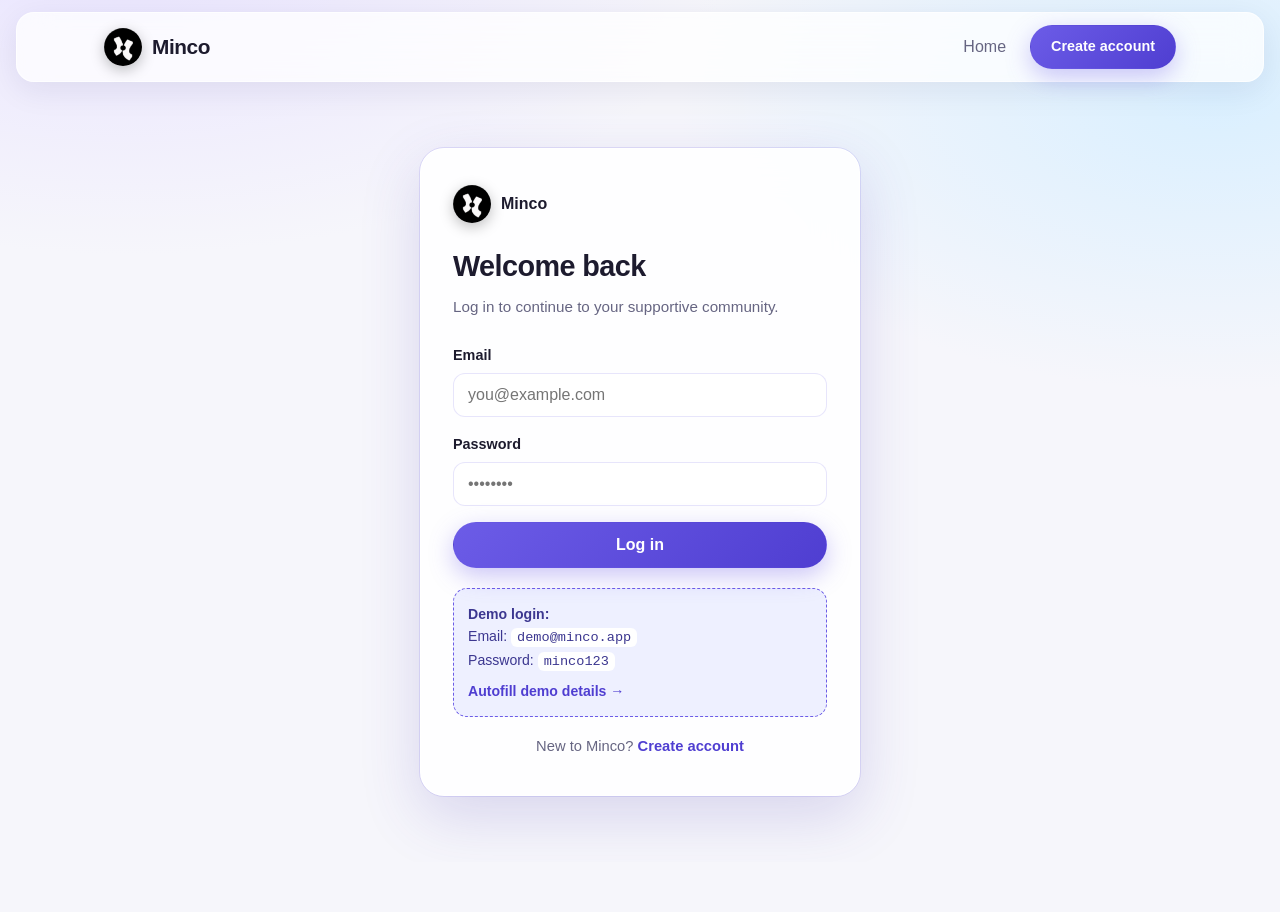
==== pages/checkin.html @ 7f654984 "questionnaire" ====
<!DOCTYPE html>
<html lang="en">
<head>
  <meta charset="UTF-8" />
  <meta name="viewport" content="width=device-width, initial-scale=1.0" />
  <meta name="description" content="Answer a short wellbeing questionnaire and see your reflection score on Minco." />
  <title>Check-in — Minco</title>
  <link rel="icon" href="../assets/img/mincologo.png" type="image/png" />
  <link rel="stylesheet" href="../assets/css/main.css" />
  <link rel="stylesheet" href="../assets/css/checkin.css" />
  <link rel="stylesheet" href="../assets/css/chat.css" />
  <script src="../assets/js/main.js" defer></script>
  <script src="../assets/js/api.js" defer></script>
  <script src="../assets/js/checkin.js" defer></script>
  <script src="../assets/js/chat.js" defer></script>
</head>
<body>

  <header class="navbar" id="navbar">
    <div class="container nav-inner">
      <a href="home.html" class="logo">
        <img src="../assets/img/mincologo.png" alt="Minco logo" class="logo-img" />
        <span class="logo-text">Minco</span>
      </a>
      <nav class="nav-links" id="navLinks">
        <a href="home.html">User page</a>
        <a href="guidelines.html">Safe space</a>
        <a href="profile.html">Profile</a>
        <a href="resources.html">Resources</a>
        <a href="meetings.html">Meetings</a>
        <a href="checkin.html" class="btn btn-small btn-primary">Check-in</a>
      </nav>
      <button class="menu-btn" id="menuBtn" aria-label="Open menu" aria-expanded="false">
        <span></span><span></span><span></span>
      </button>
    </div>
  </header>

  <div class="back-bar"><a href="home.html">← Back to feed</a></div>

  <main class="checkin-wrap">
    <div class="checkin-hero">
      <p class="badge">Wellbeing check-in 💜</p>
      <h1>How have you <span class="gradient-text">really been?</span></h1>
      <p>Answer honestly about the last 2 weeks. You'll get a reflection score
        with gentle next steps — nothing is stored or sent anywhere.</p>
    </div>

    <div class="checkin-disclaimer">
      <strong>Not a diagnosis.</strong> These are short self-reflection questionnaires
      inspired by standard wellbeing screeners. Only a qualified professional can
      assess your mental health. If anything here worries you, please talk to your
      GP, a counsellor, or a trusted helpline.
    </div>

    <div class="screener-tabs" id="screenerTabs" role="tablist" aria-label="Choose questionnaire">
      <button class="active" data-screener="mood" role="tab" aria-selected="true">🌧️ Low mood · 9 questions</button>
      <button data-screener="worry" role="tab" aria-selected="false">🌊 Worry · 7 questions</button>
    </div>

    <section class="quiz-card" id="quizCard">
      <div class="quiz-progress">
        <span id="progressLabel">0 of 9 answered</span>
        <div class="progress-track"><div class="progress-fill" id="progressFill"></div></div>
      </div>
      <p class="quiz-frame">Over the <strong>last 2 weeks</strong>, how often have you been bothered by…</p>
      <div id="questionList"></div>
      <div class="form-error" id="quizError" role="alert"></div>
      <button class="btn btn-primary btn-full" id="seeResultBtn" type="button">See my result</button>
    </section>

    <section class="result-card hidden" id="resultCard" aria-live="polite">
      <p class="result-kicker" id="resultKicker">Your reflection</p>
      <div class="result-score-row">
        <span class="result-score" id="resultScore">0</span>
        <div>
          <strong id="resultBand">Minimal</strong>
          <p id="resultRange">out of 27 · low-mood check</p>
        </div>
      </div>
      <div class="result-bar"><div class="result-fill" id="resultFill"></div></div>
      <p class="result-guidance" id="resultGuidance"></p>
      <div class="result-crisis hidden" id="resultCrisis">
        <h4>💜 Please reach out right now</h4>
        <p>You mentioned thoughts of harming yourself. You deserve real support —
          Minco can't help in a crisis. Call your local emergency number, or a
          crisis helpline (US: <strong>988</strong>, UK: Samaritans
          <strong>116 123</strong>). If you can, stay with someone you trust.</p>
      </div>
      <div class="result-actions">
        <button class="btn btn-outline btn-small" id="retakeBtn" type="button">Retake</button>
        <button class="btn btn-outline btn-small" id="saveHistoryBtn" type="button">Save to my history</button>
        <a class="btn btn-outline btn-small" href="resources.html">Resources</a>
        <a class="btn btn-outline btn-small" href="meetings.html">Meetings</a>
      </div>
      <p class="result-note">Saved history lives only in this browser — Minco never sees your answers.</p>
    </section>

    <section class="history-card">
      <div class="history-head">
        <h2>My past check-ins</h2>
        <button class="del-btn" id="clearHistoryBtn" type="button">Clear history</button>
      </div>
      <div id="historyList"></div>
    </section>
  </main>

</body>
</html>
---- assets/css/main.css ----
/* ==========================================================
   main.css — shared foundation for ALL pages
   Variables, reset, buttons, navbar, footer, reveal
   ========================================================== */

:root {
  --bg: #f6f6fb;
  --ink: #1d1b2e;
  --muted: #666582;
  --primary: #6c5ce7;
  --primary-dark: #4f3ed1;
  --accent: #4fa3e3;
  --pink: #c86dd7;
  --card-border: rgba(108, 92, 231, 0.16);
  --radius: 20px;
  --shadow: 0 20px 60px rgba(76, 60, 180, 0.18);
  --shadow-soft: 0 10px 30px rgba(108, 92, 231, 0.12);
  --max-width: 1120px;
}

* { margin: 0; padding: 0; box-sizing: border-box; }
html { scroll-behavior: smooth; }

body {
  font-family: -apple-system, BlinkMacSystemFont, "Segoe UI", Roboto, Helvetica, Arial, sans-serif;
  background:
    radial-gradient(1000px 500px at 10% -5%, #e9e4ff 0%, transparent 60%),
    radial-gradient(900px 500px at 95% 10%, #d9efff 0%, transparent 60%),
    var(--bg);
  color: var(--ink);
  line-height: 1.6;
  overflow-x: hidden;
  min-height: 100vh;
}

.container { max-width: var(--max-width); margin: 0 auto; padding: 0 24px; }
a { text-decoration: none; color: inherit; }

/* ---------- Buttons (reused everywhere) ---------- */
.btn {
  display: inline-block;
  border-radius: 999px;
  font-weight: 700;
  border: 1px solid transparent;
  cursor: pointer;
  transition: transform 0.2s ease, box-shadow 0.2s ease, background 0.2s ease;
  text-align: center;
}
.btn:hover { transform: translateY(-2px); }
.btn:active { transform: translateY(0) scale(0.98); }
.btn-primary {
  background: linear-gradient(135deg, var(--primary), var(--primary-dark));
  color: #fff;
  box-shadow: 0 8px 24px rgba(108, 92, 231, 0.35);
}
.btn-primary:hover { box-shadow: 0 12px 32px rgba(108, 92, 231, 0.45); }
.btn-outline {
  border-color: rgba(29, 27, 46, 0.12);
  background: rgba(255, 255, 255, 0.7);
  backdrop-filter: blur(10px);
  color: var(--ink);
}
.btn-small { padding: 9px 20px; font-size: 0.9rem; }
.btn-large { padding: 14px 32px; font-size: 1rem; }
.btn-full { width: 100%; padding: 13px; font-size: 1rem; }

.gradient-text {
  background: linear-gradient(100deg, var(--primary) 10%, var(--accent) 50%, var(--pink) 90%);
  -webkit-background-clip: text;
  background-clip: text;
  color: transparent;
}

/* ---------- Navbar (landing + auth pages) ---------- */
.navbar {
  position: sticky;
  top: 12px;
  z-index: 20;
  margin: 12px 16px 0;
  background: rgba(255, 255, 255, 0.75);
  backdrop-filter: blur(16px);
  border: 1px solid rgba(255, 255, 255, 0.7);
  box-shadow: 0 8px 32px rgba(30, 20, 80, 0.08);
  border-radius: 18px;
  transition: box-shadow 0.25s ease;
}
.navbar.scrolled { box-shadow: 0 12px 40px rgba(30, 20, 80, 0.14); }
.nav-inner { display: flex; align-items: center; justify-content: space-between; height: 68px; }
.logo { display: flex; align-items: center; gap: 10px; }
.logo-img { width: 38px; height: 38px; border-radius: 50%; object-fit: cover; display: block; box-shadow: 0 4px 14px rgba(0,0,0,0.25); }
.logo-text { font-weight: 800; font-size: 1.3rem; letter-spacing: -0.02em; }
.nav-links { display: flex; align-items: center; gap: 24px; color: var(--muted); font-weight: 500; }
.nav-links a:hover { color: var(--ink); }
.menu-btn { display: none; flex-direction: column; gap: 5px; background: none; border: 0; cursor: pointer; padding: 8px; }
.menu-btn span { width: 24px; height: 2px; background: var(--ink); border-radius: 2px; display: block; }

/* ---------- Footer ---------- */
.footer { padding: 48px 0 28px; }
.footer-grid { display: flex; justify-content: space-between; align-items: flex-start; gap: 24px; flex-wrap: wrap; margin-bottom: 24px; }
.footer-tag { color: var(--muted); margin-top: 8px; }
.footer-links { display: flex; gap: 22px; flex-wrap: wrap; color: var(--muted); }
.footer-links a:hover { color: var(--ink); }
.footer-bottom { border-top: 1px solid var(--card-border); padding-top: 18px; color: var(--muted); font-size: 0.9rem; }

/* ---------- Scroll reveal (added by landing.js) ---------- */
.reveal { opacity: 0; transform: translateY(26px); transition: opacity 0.7s ease, transform 0.7s ease; }
.reveal.visible { opacity: 1; transform: none; }

@media (max-width: 900px) {
  .menu-btn { display: flex; }
  .nav-links {
    display: none; position: absolute; top: 74px; left: 12px; right: 12px;
    background: #fff; flex-direction: column; padding: 20px;
    border-radius: 16px; border: 1px solid var(--card-border);
    box-shadow: var(--shadow);
  }
  .nav-links.open { display: flex; }
  .navbar { margin: 8px 8px 0; }
}
---- assets/css/checkin.css ----
/* ==========================================================
   checkin.css — wellbeing questionnaire tab. Self-contained +
   main.css tokens. Mirrors meetings.css card language.
   ========================================================== */

.back-bar { max-width: 920px; margin: 0 auto; padding: 14px 24px 0; }
.back-bar a { font-weight: 700; color: var(--primary-dark); }
.back-bar a:hover { text-decoration: underline; }

.checkin-wrap { max-width: 920px; margin: 0 auto; padding: 18px 24px 70px; display: grid; gap: 22px; }

.checkin-hero { text-align: center; max-width: 640px; margin: 0 auto; }
.checkin-hero .badge {
  display: inline-flex; align-items: center; gap: 8px;
  background: rgba(255, 255, 255, 0.7); backdrop-filter: blur(10px);
  border: 1px solid rgba(255, 255, 255, 0.8);
  color: var(--primary-dark); font-weight: 700; font-size: 0.85rem;
  padding: 8px 16px; border-radius: 999px; margin-bottom: 14px;
  box-shadow: var(--shadow-soft);
}
.checkin-hero h1 { font-size: 2.6rem; letter-spacing: -0.02em; margin-bottom: 10px; }
.checkin-hero p { color: var(--muted); }

.checkin-disclaimer {
  background: #fff8e6; border: 1px solid #f0e2b6; color: #6b5200;
  border-radius: 16px; padding: 14px 18px; font-size: 0.9rem; line-height: 1.55;
}

.screener-tabs { display: flex; gap: 8px; flex-wrap: wrap; }
.screener-tabs button {
  flex: 1; min-width: 220px;
  border: 1px solid var(--card-border); background: rgba(255, 255, 255, 0.8);
  padding: 12px 16px; border-radius: 16px; cursor: pointer;
  font-weight: 700; font-size: 0.92rem; font-family: inherit; color: var(--muted);
  transition: all 0.18s ease;
}
.screener-tabs button.active {
  background: var(--ink); color: #fff; border-color: var(--ink);
  box-shadow: 0 8px 20px rgba(0, 0, 0, 0.18);
}

.quiz-card, .result-card, .history-card {
  background: rgba(255, 255, 255, 0.86);
  backdrop-filter: blur(14px);
  border: 1px solid rgba(255, 255, 255, 0.9);
  outline: 1px solid var(--card-border);
  border-radius: var(--radius);
  box-shadow: var(--shadow-soft);
  padding: 26px 28px;
}
.hidden { display: none !important; }

.quiz-progress { display: flex; align-items: center; gap: 12px; margin-bottom: 6px; }
.quiz-progress span { font-size: 0.85rem; font-weight: 700; color: var(--muted); white-space: nowrap; }
.progress-track { flex: 1; height: 8px; border-radius: 999px; background: #eceaf7; overflow: hidden; }
.progress-fill {
  height: 100%; width: 0; border-radius: 999px;
  background: linear-gradient(90deg, var(--accent), var(--primary));
  transition: width 0.25s ease;
}
.quiz-frame { color: var(--muted); font-size: 0.95rem; margin: 10px 0 16px; }

.question { padding: 14px 0; border-top: 1px solid var(--card-border); }
.question-text { font-weight: 600; margin-bottom: 10px; }
.question-text .q-num {
  display: inline-grid; place-items: center;
  width: 26px; height: 26px; border-radius: 50%;
  background: #efedff; color: var(--primary-dark);
  font-size: 0.8rem; font-weight: 800; margin-right: 8px; vertical-align: middle;
}
.options { display: grid; grid-template-columns: repeat(4, 1fr); gap: 8px; }
.options label {
  display: grid; gap: 2px; justify-items: center; text-align: center;
  border: 1px solid var(--card-border); background: #fff;
  border-radius: 12px; padding: 9px 6px; cursor: pointer;
  font-size: 0.78rem; font-weight: 600; color: var(--muted);
  transition: all 0.13s ease;
}
.options label b { font-size: 0.85rem; color: var(--ink); }
.options label:hover { background: #f4f2ff; }
.options input { accent-color: var(--primary); }
.options label.picked { border-color: var(--primary); background: #efedff; color: var(--ink); box-shadow: 0 0 0 3px rgba(108, 92, 231, 0.15); }

.form-error {
  display: none; background: #fdecec; color: #b3261e;
  border: 1px solid #f5c2c0; padding: 10px 14px;
  border-radius: 12px; font-size: 0.9rem; margin: 16px 0;
}
.form-error.show { display: block; }
#seeResultBtn { margin-top: 4px; }

/* ---------- Result ---------- */
.result-card { animation: resultIn 0.4s ease both; }
@keyframes resultIn { from { opacity: 0; transform: translateY(14px); } to { opacity: 1; transform: none; } }
.result-kicker { font-size: 0.8rem; font-weight: 800; text-transform: uppercase; letter-spacing: 0.06em; color: var(--muted); }
.result-score-row { display: flex; align-items: center; gap: 16px; margin: 8px 0 12px; }
.result-score {
  width: 76px; height: 76px; border-radius: 50%; flex-shrink: 0;
  display: grid; place-items: center;
  font-size: 1.7rem; font-weight: 800; color: #fff;
  background: linear-gradient(135deg, var(--accent), var(--primary));
}
.result-score-row strong { font-size: 1.3rem; }
.result-score-row p { color: var(--muted); font-size: 0.88rem; }
.result-bar { height: 10px; border-radius: 999px; background: #eceaf7; overflow: hidden; }
.result-fill {
  height: 100%; width: 0; border-radius: 999px;
  background: linear-gradient(90deg, var(--accent), var(--primary));
  transition: width 0.6s ease;
}
.result-guidance { margin-top: 14px; font-size: 0.95rem; white-space: pre-wrap; }
.result-crisis {
  margin-top: 14px; padding: 14px 16px; border-radius: 16px;
  background: linear-gradient(135deg, #fff5f5, #ffe9e9);
  border: 1px solid #f5c2c0; font-size: 0.9rem;
}
.result-crisis h4 { margin-bottom: 6px; }
.result-crisis p { color: #7a1f1a; }
.result-actions { display: flex; gap: 8px; flex-wrap: wrap; margin-top: 16px; }
.result-note { margin-top: 10px; font-size: 0.78rem; color: var(--muted); }

/* ---------- History ---------- */
.history-head { display: flex; align-items: center; gap: 10px; margin-bottom: 12px; }
.history-head h2 { font-size: 1.15rem; }
.del-btn {
  background: none; border: none; cursor: pointer; color: #b3261e;
  font-weight: 700; font-size: 0.82rem; font-family: inherit; margin-left: auto;
}
.del-btn:hover { text-decoration: underline; }
.history-empty { color: var(--muted); font-size: 0.9rem; }
.history-row {
  display: flex; align-items: center; gap: 12px;
  border-top: 1px solid var(--card-border); padding: 10px 0; font-size: 0.88rem;
}
.history-row .h-date { color: var(--muted); min-width: 92px; }
.history-row .h-name { font-weight: 700; }
.history-bar { flex: 1; height: 8px; border-radius: 999px; background: #eceaf7; overflow: hidden; min-width: 60px; }
.history-bar i { display: block; height: 100%; border-radius: 999px; background: linear-gradient(90deg, var(--accent), var(--primary)); }
.history-row .h-score { font-weight: 800; color: var(--primary-dark); white-space: nowrap; }

@media (max-width: 640px) {
  .checkin-hero h1 { font-size: 2rem; }
  .checkin-wrap { padding: 14px 16px 60px; }
  .quiz-card, .result-card, .history-card { padding: 22px 20px; }
  .options { grid-template-columns: repeat(2, 1fr); }
}
---- assets/css/chat.css ----
/* ==========================================================
   chat.css — Minco Helper chat widget (offline demo)
   Floating button + glass panel, matches main.css tokens
   ========================================================== */

.chat-fab {
  position: fixed; right: 22px; bottom: 22px; z-index: 70;
  display: flex; align-items: center; gap: 10px;
  border: none; cursor: pointer;
  background: linear-gradient(135deg, var(--primary), var(--primary-dark));
  color: #fff; font-weight: 800; font-size: 0.92rem; font-family: inherit;
  padding: 14px 20px 14px 14px; border-radius: 999px;
  box-shadow: 0 16px 40px rgba(108, 92, 231, 0.45);
  transition: transform 0.2s ease, box-shadow 0.2s ease;
}
.chat-fab:hover { transform: translateY(-3px); box-shadow: 0 20px 50px rgba(108, 92, 231, 0.55); }
.chat-fab .chat-fab-icon {
  width: 32px; height: 32px; border-radius: 50%;
  display: grid; place-items: center; flex-shrink: 0;
  background: rgba(255, 255, 255, 0.2); font-size: 1.1rem;
}
.chat-fab .chat-fab-dot {
  position: absolute; top: 8px; left: 34px; width: 11px; height: 11px;
  background: #ff5d73; border: 2px solid #fff; border-radius: 50%;
}
.chat-fab .chat-fab-dot.hidden { display: none; }

.chat-panel {
  position: fixed; right: 22px; bottom: 88px; z-index: 70;
  width: min(380px, calc(100vw - 32px)); height: min(560px, calc(100dvh - 130px));
  display: flex; flex-direction: column; overflow: hidden;
  background: rgba(255, 255, 255, 0.92);
  backdrop-filter: blur(20px);
  border: 1px solid rgba(255, 255, 255, 0.9);
  outline: 1px solid var(--card-border);
  border-radius: 22px;
  box-shadow: var(--shadow);
  animation: chatIn 0.28s cubic-bezier(0.2, 0.9, 0.3, 1.15);
  transform-origin: bottom right;
}
.chat-panel.hidden { display: none; }
@keyframes chatIn { from { opacity: 0; transform: translateY(16px) scale(0.97); } to { opacity: 1; transform: none; } }

.chat-head {
  display: flex; align-items: center; gap: 12px;
  padding: 14px 16px;
  background: linear-gradient(135deg, #211d3f, #3b2f7a);
  color: #fff;
}
.chat-head .chat-avatar {
  width: 40px; height: 40px; border-radius: 50%; flex-shrink: 0;
  display: grid; place-items: center; font-size: 1.2rem;
  background: linear-gradient(135deg, var(--accent), var(--primary));
  box-shadow: 0 6px 16px rgba(0, 0, 0, 0.3);
}
.chat-head strong { display: block; font-size: 0.95rem; }
.chat-head small { display: block; font-size: 0.75rem; color: #cfc9f5; }
.chat-head .online { color: #7bed9f; }
.chat-head-actions { margin-left: auto; display: flex; gap: 6px; }
.chat-head-actions button {
  border: 1px solid rgba(255, 255, 255, 0.25); background: rgba(255, 255, 255, 0.1);
  color: #fff; border-radius: 10px; cursor: pointer;
  font-size: 0.75rem; font-weight: 700; padding: 6px 10px;
}
.chat-head-actions button:hover { background: rgba(255, 255, 255, 0.22); }

.chat-disclaimer {
  background: #fff8e6; color: #7a5b00; font-size: 0.75rem; line-height: 1.45;
  padding: 8px 14px; border-bottom: 1px solid #f0e2b6;
}

.chat-body {
  flex: 1; overflow-y: auto; padding: 14px;
  display: flex; flex-direction: column; gap: 10px;
  background:
    radial-gradient(300px 150px at 10% 0%, rgba(108, 92, 231, 0.08), transparent),
    transparent;
}
.chat-msg { max-width: 85%; padding: 10px 14px; border-radius: 16px; font-size: 0.9rem; line-height: 1.5; white-space: pre-wrap; word-break: break-word; animation: chatIn 0.25s ease; }
.chat-msg.bot { align-self: flex-start; background: #f1efff; border: 1px solid var(--card-border); border-bottom-left-radius: 6px; }
.chat-msg.user { align-self: flex-end; background: linear-gradient(135deg, var(--primary), var(--primary-dark)); color: #fff; border-bottom-right-radius: 6px; }
.chat-msg.crisis { background: #fdecec; border: 1px solid #f5c2c0; color: #7a1f1a; }

.chat-typing { align-self: flex-start; display: flex; gap: 5px; background: #f1efff; border: 1px solid var(--card-border); padding: 12px 16px; border-radius: 16px; border-bottom-left-radius: 6px; }
.chat-typing span { width: 7px; height: 7px; border-radius: 50%; background: var(--muted); animation: blink 1.2s infinite; }
.chat-typing span:nth-child(2) { animation-delay: 0.2s; }
.chat-typing span:nth-child(3) { animation-delay: 0.4s; }
@keyframes blink { 0%, 100% { opacity: 0.3; } 50% { opacity: 1; } }

.chat-quick { display: flex; gap: 8px; flex-wrap: wrap; padding: 10px 14px 0; }
.chat-quick button {
  border: 1px solid var(--card-border); background: #fff; cursor: pointer;
  border-radius: 999px; padding: 7px 13px; font-size: 0.8rem; font-weight: 700;
  color: var(--primary-dark); font-family: inherit; transition: all 0.15s ease;
}
.chat-quick button:hover { background: #eef0ff; transform: translateY(-1px); }

.chat-form { display: flex; gap: 8px; padding: 12px 14px 14px; border-top: 1px solid var(--card-border); background: rgba(255, 255, 255, 0.8); }
.chat-form input {
  flex: 1; border: 1px solid var(--card-border); border-radius: 999px;
  padding: 11px 15px; font-size: 0.9rem; font-family: inherit; outline: none; min-width: 0;
}
.chat-form input:focus { border-color: var(--primary); box-shadow: 0 0 0 3px rgba(108, 92, 231, 0.15); }
.chat-form button {
  border: none; cursor: pointer; flex-shrink: 0;
  background: linear-gradient(135deg, var(--primary), var(--primary-dark));
  color: #fff; border-radius: 999px; padding: 0 18px; font-weight: 800; font-size: 0.88rem;
}
.chat-form button:hover { filter: brightness(1.08); }

@media (max-width: 480px) {
  .chat-fab span.chat-fab-label { display: none; }
  .chat-fab { padding: 14px; }
  .chat-panel { right: 16px; bottom: 84px; }
}
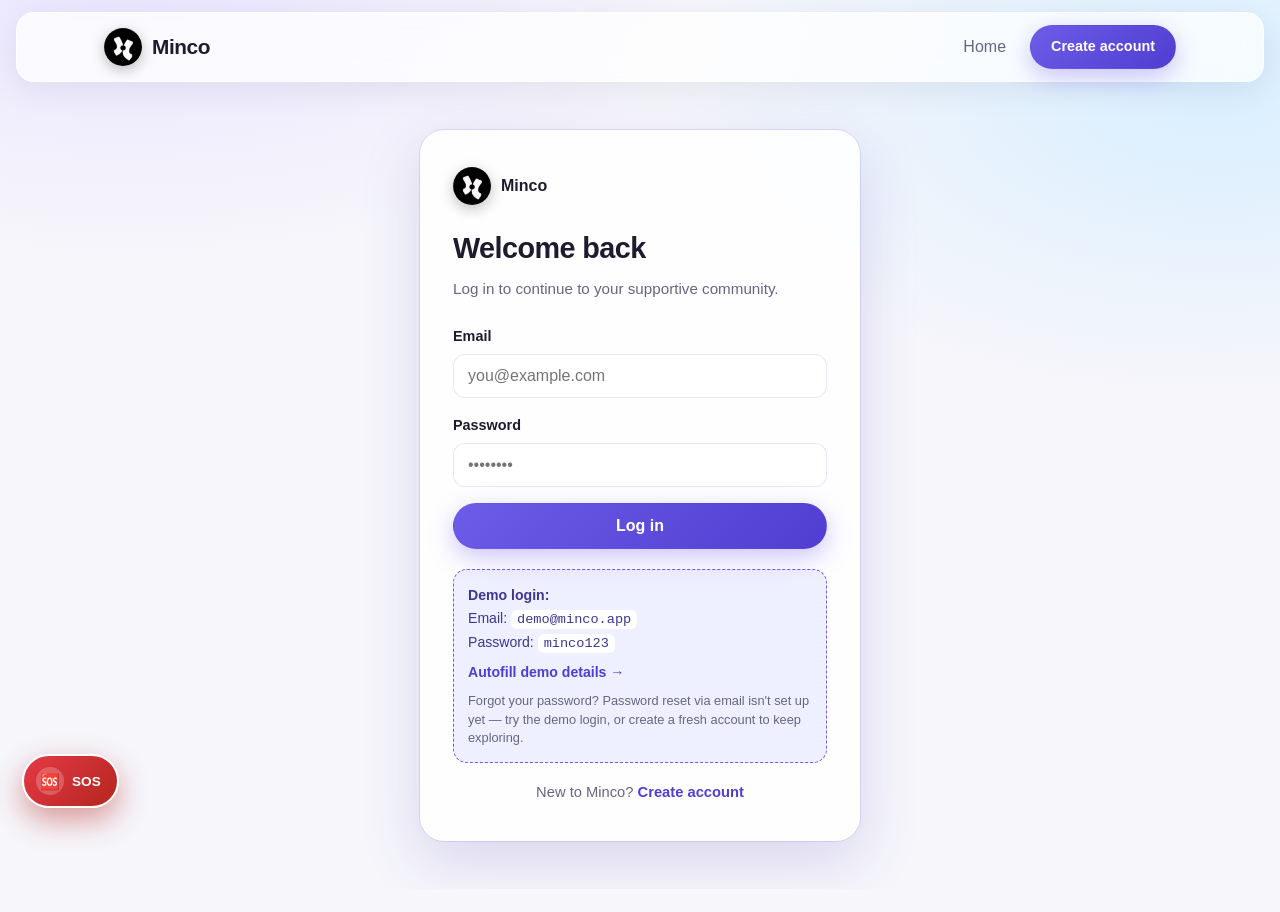
==== commit f38986c4: "post edit, karma, global sos" ====
--- a/pages/checkin.html
+++ b/pages/checkin.html
@@ -8,11 +8,10 @@
   <link rel="icon" href="../assets/img/mincologo.png" type="image/png" />
   <link rel="stylesheet" href="../assets/css/main.css" />
   <link rel="stylesheet" href="../assets/css/checkin.css" />
-  <link rel="stylesheet" href="../assets/css/chat.css" />
   <script src="../assets/js/main.js" defer></script>
   <script src="../assets/js/api.js" defer></script>
   <script src="../assets/js/checkin.js" defer></script>
-  <script src="../assets/js/chat.js" defer></script>
+  <script src="../assets/js/sos.js" defer></script>
 </head>
 <body>
 
@@ -28,6 +27,7 @@
         <a href="profile.html">Profile</a>
         <a href="resources.html">Resources</a>
         <a href="meetings.html">Meetings</a>
+        <a href="journal.html">Journal</a>
         <a href="checkin.html" class="btn btn-small btn-primary">Check-in</a>
       </nav>
       <button class="menu-btn" id="menuBtn" aria-label="Open menu" aria-expanded="false">
@@ -96,6 +96,97 @@
       <p class="result-note">Saved history lives only in this browser — Minco never sees your answers.</p>
     </section>
 
+    <section class="stats-card" id="statsCard" aria-live="polite">
+      <div class="stats-head">
+        <div>
+          <h2>📊 My wellbeing insights</h2>
+          <p class="stats-sub">Your current mental-health snapshot, built only from check-ins you saved in this browser.</p>
+        </div>
+        <div class="stats-filters">
+          <div class="seg" id="statsScreenerSeg" role="tablist" aria-label="Statistics scope">
+            <button class="active" data-scope="all" role="tab" aria-selected="true">Both</button>
+            <button data-scope="mood" role="tab" aria-selected="false">Low mood</button>
+            <button data-scope="worry" role="tab" aria-selected="false">Worry</button>
+          </div>
+          <div class="seg" id="statsRangeSeg" role="tablist" aria-label="Time range">
+            <button class="active" data-range="30" role="tab" aria-selected="true">30 days</button>
+            <button data-range="7" role="tab" aria-selected="false">7 days</button>
+            <button data-range="0" role="tab" aria-selected="false">All time</button>
+          </div>
+        </div>
+      </div>
+
+      <div class="stats-empty" id="statsEmpty">
+        <p><strong>No saved check-ins yet.</strong></p>
+        <p>Answer the questionnaire above, tap <em>“See my result”</em>, then <em>“Save to my history”</em> — your trends, symptom breakdown and insights will appear here.</p>
+      </div>
+
+      <div class="stats-body hidden" id="statsBody">
+        <!-- Current mental-health snapshot -->
+        <div class="current-state" id="currentState">
+          <span class="state-dot" id="stateDot"></span>
+          <div>
+            <strong id="stateTitle">—</strong>
+            <p id="stateDesc">—</p>
+          </div>
+          <div class="wellness-ring" title="Wellbeing score: higher is steadier">
+            <svg viewBox="0 0 80 80" width="72" height="72" aria-hidden="true">
+              <circle cx="40" cy="40" r="34" fill="none" stroke="#eceaf7" stroke-width="9" />
+              <circle cx="40" cy="40" r="34" fill="none" id="wellnessArc"
+                stroke="url(#wellGrad)" stroke-width="9" stroke-linecap="round"
+                stroke-dasharray="213.6" stroke-dashoffset="213.6" transform="rotate(-90 40 40)" />
+              <defs>
+                <linearGradient id="wellGrad" x1="0" y1="0" x2="1" y2="1">
+                  <stop offset="0%" stop-color="#4fa3e3" />
+                  <stop offset="100%" stop-color="#6c5ce7" />
+                </linearGradient>
+              </defs>
+            </svg>
+            <div class="wellness-num"><strong id="wellnessScore">–</strong><small>/100</small></div>
+          </div>
+        </div>
+
+        <!-- KPI tiles -->
+        <div class="stat-tiles">
+          <div class="stat-tile"><small>Total check-ins</small><strong id="statTotal">0</strong><span id="statTotalSub">—</span></div>
+          <div class="stat-tile"><small>Latest score</small><strong id="statLatest">—</strong><span id="statLatestSub">—</span></div>
+          <div class="stat-tile"><small>Average severity</small><strong id="statAvg">—</strong><span id="statAvgSub">—</span></div>
+          <div class="stat-tile"><small>Trend</small><strong id="statTrend">—</strong><span id="statTrendSub">—</span></div>
+        </div>
+
+        <!-- Trend + distribution -->
+        <div class="stats-grid-2">
+          <div class="stats-panel">
+            <h3>Score over time <small id="trendHint"></small></h3>
+            <canvas id="trendChart" height="180" aria-label="Check-in scores over time" role="img"></canvas>
+            <div class="chart-legend"><span><i class="dot-mood"></i>Low mood /27</span><span><i class="dot-worry"></i>Worry /21</span></div>
+          </div>
+          <div class="stats-panel">
+            <h3>Time in each band</h3>
+            <div id="bandDist"></div>
+            <p class="panel-note" id="streakLine"></p>
+          </div>
+        </div>
+
+        <!-- Symptom breakdown -->
+        <div class="stats-panel">
+          <h3>What’s driving your score? <small>per-question breakdown</small></h3>
+          <div class="break-toggle">
+            <button class="active" id="breakLatestBtn" type="button">Latest check-in</button>
+            <button id="breakAvgBtn" type="button">Average across history</button>
+          </div>
+          <div id="symptomBars"></div>
+          <p class="panel-note">0 = not at all · 1 = several days · 2 = more than half the days · 3 = nearly every day. Higher bars deserve the most gentleness.</p>
+        </div>
+
+        <!-- Auto insights -->
+        <div class="stats-panel insights">
+          <h3>💡 Gentle insights <small>auto-written from your saved check-ins</small></h3>
+          <ul id="insightsList"></ul>
+        </div>
+      </div>
+    </section>
+
     <section class="history-card">
       <div class="history-head">
         <h2>My past check-ins</h2>
--- a/assets/css/main.css
+++ b/assets/css/main.css
@@ -106,6 +106,60 @@
 .reveal { opacity: 0; transform: translateY(26px); transition: opacity 0.7s ease, transform 0.7s ease; }
 .reveal.visible { opacity: 1; transform: none; }
 
+/* ---------- SOS safety button (global, injected by sos.js) ---------- */
+.sos-fab {
+  position: fixed; left: 22px; bottom: 92px; z-index: 69;
+  display: flex; align-items: center; gap: 8px;
+  border: 2px solid #fff; cursor: pointer;
+  background: linear-gradient(135deg, #e63946, #b3261e);
+  color: #fff; font-weight: 800; font-size: 0.85rem; font-family: inherit;
+  padding: 11px 16px 11px 12px; border-radius: 999px;
+  box-shadow: 0 12px 30px rgba(179, 38, 30, 0.45);
+  transition: transform 0.2s ease, box-shadow 0.2s ease;
+}
+.sos-fab:hover { transform: translateY(-2px); box-shadow: 0 16px 38px rgba(179, 38, 30, 0.55); }
+.sos-fab-icon {
+  width: 28px; height: 28px; border-radius: 50%;
+  display: grid; place-items: center; flex-shrink: 0;
+  background: rgba(255, 255, 255, 0.22); font-size: 1rem;
+}
+.sos-overlay {
+  position: fixed; inset: 0; z-index: 90;
+  background: rgba(15, 12, 30, 0.6); backdrop-filter: blur(6px);
+  display: grid; place-items: center; padding: 20px;
+}
+.sos-overlay.hidden { display: none; }
+.sos-panel {
+  width: min(440px, calc(100vw - 32px)); max-height: min(620px, calc(100dvh - 60px));
+  overflow-y: auto; background: #fff;
+  border-radius: 22px; box-shadow: var(--shadow);
+  border: 1px solid var(--card-border); padding: 22px;
+}
+.sos-panel h2 { font-size: 1.2rem; margin-bottom: 4px; }
+.sos-sub { color: var(--muted); font-size: 0.9rem; margin-bottom: 14px; }
+.sos-note {
+  background: linear-gradient(135deg, #fff5f5, #ffe9e9);
+  border: 1px solid #f5c2c0; border-radius: 14px;
+  padding: 12px 14px; font-size: 0.88rem; color: #7a1f1a; margin-bottom: 14px;
+}
+.sos-list { list-style: none; display: grid; gap: 8px; margin-bottom: 14px; }
+.sos-list a, .sos-list div.sos-row {
+  display: flex; align-items: center; gap: 10px;
+  background: #f7f5ff; border: 1px solid var(--card-border);
+  border-radius: 14px; padding: 10px 14px;
+  font-size: 0.9rem; font-weight: 600;
+}
+.sos-list a:hover { background: #efedff; }
+.sos-list small { display: block; color: var(--muted); font-weight: 500; font-size: 0.8rem; }
+.sos-links { display: flex; gap: 8px; flex-wrap: wrap; margin-bottom: 6px; }
+.sos-head { display: flex; align-items: flex-start; gap: 10px; margin-bottom: 4px; }
+.sos-head button {
+  margin-left: auto; width: 32px; height: 32px; flex-shrink: 0;
+  border-radius: 50%; border: 1px solid var(--card-border);
+  background: #fff; cursor: pointer; font-weight: 800;
+}
+.sos-head button:hover { background: #f0efff; }
+
 @media (max-width: 900px) {
   .menu-btn { display: flex; }
   .nav-links {
--- a/assets/css/checkin.css
+++ b/assets/css/checkin.css
@@ -39,7 +39,7 @@
   box-shadow: 0 8px 20px rgba(0, 0, 0, 0.18);
 }
 
-.quiz-card, .result-card, .history-card {
+.quiz-card, .result-card, .history-card, .stats-card {
   background: rgba(255, 255, 255, 0.86);
   backdrop-filter: blur(14px);
   border: 1px solid rgba(255, 255, 255, 0.9);
@@ -141,6 +141,102 @@
 @media (max-width: 640px) {
   .checkin-hero h1 { font-size: 2rem; }
   .checkin-wrap { padding: 14px 16px 60px; }
-  .quiz-card, .result-card, .history-card { padding: 22px 20px; }
+  .quiz-card, .result-card, .history-card, .stats-card { padding: 22px 20px; }
   .options { grid-template-columns: repeat(2, 1fr); }
 }
+
+/* ==========================================================
+   Statistics dashboard
+   ========================================================== */
+.stats-card { display: grid; gap: 18px; }
+.stats-head { display: flex; justify-content: space-between; align-items: flex-start; gap: 16px; flex-wrap: wrap; }
+.stats-head h2 { font-size: 1.25rem; letter-spacing: -0.01em; }
+.stats-sub { color: var(--muted); font-size: 0.88rem; max-width: 52ch; }
+.stats-filters { display: flex; gap: 8px; flex-wrap: wrap; }
+.seg { display: inline-flex; background: #efedfb; border-radius: 999px; padding: 3px; gap: 2px; }
+.seg button {
+  border: 0; background: transparent; cursor: pointer; font-family: inherit;
+  font-size: 0.78rem; font-weight: 700; color: var(--muted);
+  padding: 7px 13px; border-radius: 999px; transition: all 0.15s ease;
+}
+.seg button.active { background: var(--ink); color: #fff; box-shadow: 0 4px 12px rgba(0,0,0,0.2); }
+
+.stats-empty { background: #f6f3ff; border: 1px dashed var(--card-border); border-radius: 14px; padding: 16px 18px; font-size: 0.9rem; color: var(--muted); }
+.stats-empty strong { color: var(--ink); }
+.stats-body { display: grid; gap: 16px; }
+
+.current-state {
+  display: flex; align-items: center; gap: 14px;
+  background: linear-gradient(135deg, #f4f1ff, #eef7ff);
+  border: 1px solid var(--card-border); border-radius: 16px; padding: 14px 16px;
+}
+.state-dot { width: 14px; height: 14px; border-radius: 50%; flex-shrink: 0; box-shadow: 0 0 0 4px rgba(255,255,255,0.7); }
+.current-state strong { font-size: 1.02rem; }
+.current-state p { font-size: 0.86rem; color: var(--muted); margin-top: 2px; }
+.wellness-ring { margin-left: auto; position: relative; width: 72px; height: 72px; flex-shrink: 0; }
+.wellness-num { position: absolute; inset: 0; display: grid; place-content: center; text-align: center; line-height: 1; }
+.wellness-num strong { font-size: 1.15rem; }
+.wellness-num small { font-size: 0.62rem; color: var(--muted); font-weight: 700; }
+
+.stat-tiles { display: grid; grid-template-columns: repeat(4, 1fr); gap: 10px; }
+.stat-tile {
+  background: #fff; border: 1px solid var(--card-border); border-radius: 14px;
+  padding: 12px 14px; display: grid; gap: 2px;
+}
+.stat-tile small { font-size: 0.72rem; font-weight: 800; text-transform: uppercase; letter-spacing: 0.05em; color: var(--muted); }
+.stat-tile strong { font-size: 1.25rem; }
+.stat-tile strong[data-dir="down"] { color: #16a34a; }
+.stat-tile strong[data-dir="up"] { color: #dc2626; }
+.stat-tile span { font-size: 0.76rem; color: var(--muted); }
+
+.stats-grid-2 { display: grid; grid-template-columns: 1.2fr 1fr; gap: 12px; }
+.stats-panel { background: #fff; border: 1px solid var(--card-border); border-radius: 16px; padding: 16px 18px; display: grid; gap: 12px; align-content: start; }
+.stats-panel h3 { font-size: 0.98rem; }
+.stats-panel h3 small { color: var(--muted); font-weight: 600; }
+.panel-note { font-size: 0.78rem; color: var(--muted); }
+#trendChart { width: 100%; display: block; }
+.chart-legend { display: flex; gap: 14px; font-size: 0.76rem; color: var(--muted); font-weight: 700; }
+.chart-legend i { display: inline-block; width: 10px; height: 10px; border-radius: 50%; margin-right: 5px; }
+.dot-mood { background: #6c5ce7; }
+.dot-worry { background: #4fa3e3; }
+
+.dist-row { display: flex; align-items: center; gap: 10px; padding: 5px 0; font-size: 0.82rem; }
+.dist-label { min-width: 128px; font-weight: 700; }
+.dist-track { flex: 1; height: 9px; border-radius: 999px; background: #eceaf7; overflow: hidden; }
+.dist-track i { display: block; height: 100%; border-radius: 999px; transition: width 0.5s ease; }
+.dist-val { min-width: 64px; text-align: right; color: var(--muted); font-weight: 700; white-space: nowrap; }
+
+.break-toggle { display: inline-flex; gap: 6px; }
+.break-toggle button {
+  border: 1px solid var(--card-border); background: #f6f3ff; cursor: pointer;
+  font-family: inherit; font-size: 0.78rem; font-weight: 700; color: var(--muted);
+  padding: 7px 14px; border-radius: 999px;
+}
+.break-toggle button.active { background: var(--ink); color: #fff; border-color: var(--ink); }
+.break-screener { font-size: 0.85rem; font-weight: 800; margin-top: 6px; }
+.break-screener span { color: var(--muted); font-weight: 600; }
+.sym-row { display: grid; grid-template-columns: minmax(0, 1fr) 130px 52px; align-items: center; gap: 10px; padding: 7px 0; border-top: 1px solid #f0eefb; font-size: 0.8rem; }
+.sym-row.hot .sym-q { color: #7a1f1a; }
+.sym-q { color: var(--ink); line-height: 1.4; }
+.sym-q b {
+  display: inline-grid; place-items: center; width: 20px; height: 20px; border-radius: 50%;
+  background: #efedff; color: var(--primary-dark); font-size: 0.68rem; margin-right: 6px; vertical-align: middle;
+}
+.sym-track { height: 8px; border-radius: 999px; background: #eceaf7; overflow: hidden; }
+.sym-track i { display: block; height: 100%; border-radius: 999px; background: linear-gradient(90deg, var(--accent), var(--primary)); }
+.sym-row.hot .sym-track i { background: linear-gradient(90deg, #f59e0b, #ef4444); }
+.sym-val { text-align: right; font-weight: 800; color: var(--primary-dark); white-space: nowrap; }
+
+.insights ul, #insightsList { display: grid; gap: 8px; }
+.insights li {
+  background: #f9f7ff; border: 1px solid #e9e4fb; border-radius: 12px;
+  padding: 10px 14px; font-size: 0.86rem; line-height: 1.55; list-style: none;
+}
+
+@media (max-width: 760px) {
+  .stats-grid-2 { grid-template-columns: 1fr; }
+  .stat-tiles { grid-template-columns: repeat(2, 1fr); }
+  .sym-row { grid-template-columns: minmax(0, 1fr) 84px 48px; }
+  .dist-label { min-width: 104px; }
+  .current-state { flex-wrap: wrap; }
+}
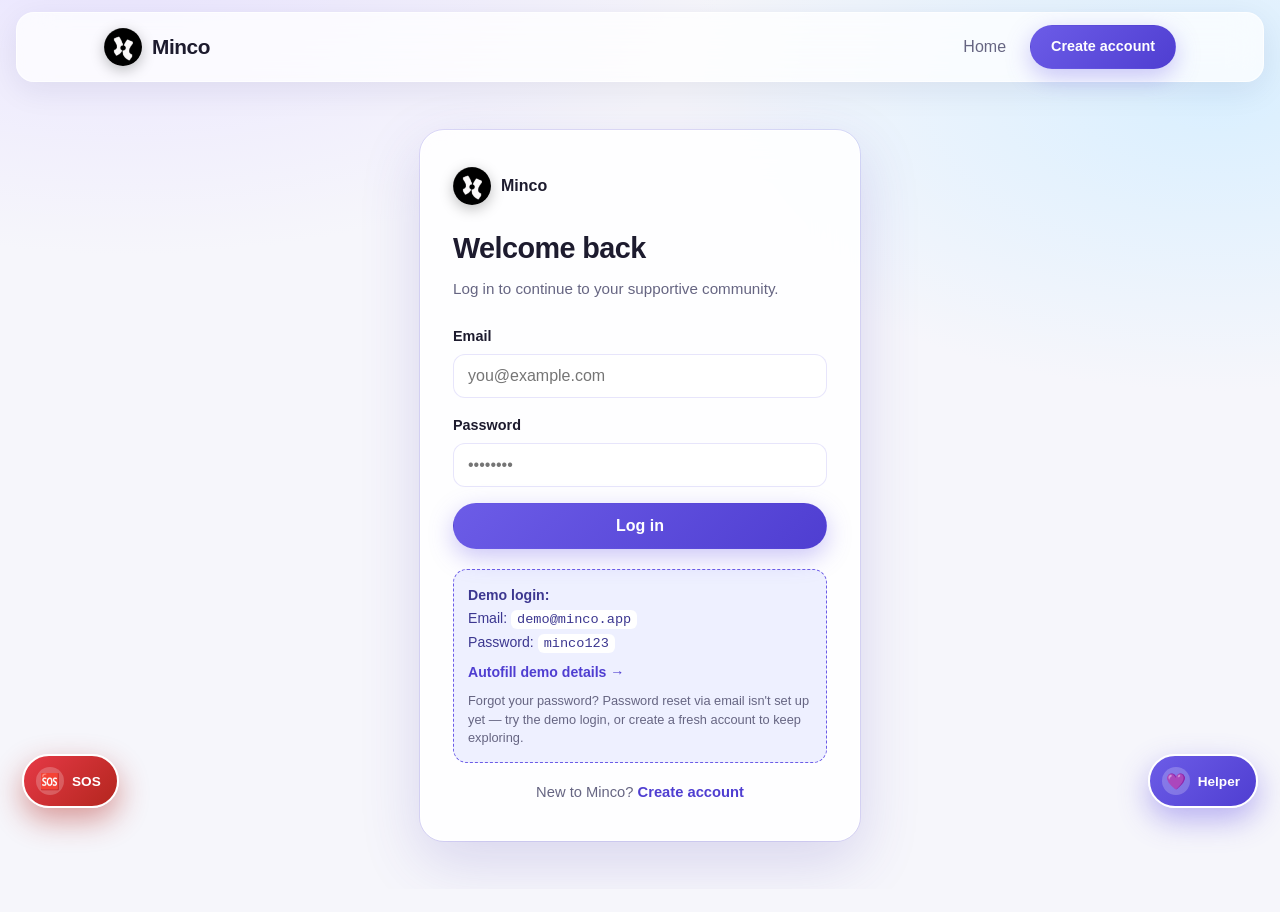
==== commit 27286a25: "helper" ====
--- a/pages/checkin.html
+++ b/pages/checkin.html
@@ -12,6 +12,7 @@
   <script src="../assets/js/api.js" defer></script>
   <script src="../assets/js/checkin.js" defer></script>
   <script src="../assets/js/sos.js" defer></script>
+  <script src="../assets/js/helper.js" defer></script>
 </head>
 <body>
 
--- a/assets/css/main.css
+++ b/assets/css/main.css
@@ -160,6 +160,92 @@
 }
 .sos-head button:hover { background: #f0efff; }
 
+/* ---------- Helper chat (global, injected by helper.js) ---------- */
+.helper-fab {
+  position: fixed; right: 22px; bottom: 92px; z-index: 69;
+  display: flex; align-items: center; gap: 8px;
+  border: 2px solid #fff; cursor: pointer;
+  background: linear-gradient(135deg, var(--primary), var(--primary-dark));
+  color: #fff; font-weight: 800; font-size: 0.85rem; font-family: inherit;
+  padding: 11px 16px 11px 12px; border-radius: 999px;
+  box-shadow: 0 12px 30px rgba(108, 92, 231, 0.45);
+  transition: transform 0.2s ease, box-shadow 0.2s ease;
+}
+.helper-fab:hover { transform: translateY(-2px); box-shadow: 0 16px 38px rgba(108, 92, 231, 0.55); }
+.helper-fab-icon {
+  width: 28px; height: 28px; border-radius: 50%;
+  display: grid; place-items: center; flex-shrink: 0;
+  background: rgba(255, 255, 255, 0.22); font-size: 1rem;
+}
+.helper-overlay {
+  position: fixed; inset: 0; z-index: 90; pointer-events: none;
+}
+.helper-overlay.hidden { display: none; }
+.helper-panel {
+  position: absolute; right: 22px; bottom: 160px;
+  width: min(380px, calc(100vw - 32px)); max-height: min(560px, calc(100dvh - 190px));
+  display: flex; flex-direction: column; overflow: hidden;
+  background: #fff; border-radius: 22px;
+  border: 1px solid var(--card-border); box-shadow: var(--shadow);
+  pointer-events: auto;
+}
+.helper-head { display: flex; align-items: flex-start; gap: 10px; padding: 16px 16px 10px; border-bottom: 1px solid var(--card-border); }
+.helper-head h2 { font-size: 1.05rem; }
+.helper-sub { color: var(--muted); font-size: 0.75rem; }
+.helper-head button {
+  margin-left: auto; width: 32px; height: 32px; flex-shrink: 0;
+  border-radius: 50%; border: 1px solid var(--card-border);
+  background: #fff; cursor: pointer; font-weight: 800;
+}
+.helper-head button:hover { background: #f0efff; }
+.helper-msgs {
+  flex: 1; overflow-y: auto; display: flex; flex-direction: column; gap: 8px;
+  padding: 14px 16px; min-height: 180px;
+}
+.helper-msg {
+  max-width: 88%; padding: 10px 14px; border-radius: 16px;
+  font-size: 0.88rem; line-height: 1.55; white-space: pre-wrap; word-break: break-word;
+}
+.helper-msg.user { align-self: flex-end; background: var(--ink); color: #fff; border-bottom-right-radius: 6px; }
+.helper-msg.bot { align-self: flex-start; background: #f4f2ff; color: var(--ink); border-bottom-left-radius: 6px; }
+.helper-msg.bot.crisis { background: linear-gradient(135deg, #fff5f5, #ffe9e9); border: 1px solid #f5c2c0; color: #7a1f1a; max-width: 94%; }
+.helper-msg.crisis strong { display: block; margin-bottom: 4px; }
+.helper-msg.crisis p { margin-bottom: 8px; }
+.helper-crisis-btns { display: flex; gap: 6px; flex-wrap: wrap; }
+.helper-crisis-btns a, .helper-crisis-btns button {
+  font-size: 0.78rem; font-weight: 800; font-family: inherit;
+  border: 1px solid #f5c2c0; background: #fff; color: #7a1f1a;
+  border-radius: 999px; padding: 6px 12px; cursor: pointer; text-decoration: none;
+}
+.helper-crisis-btns a:hover, .helper-crisis-btns button:hover { background: #ffe1e1; }
+.helper-msg.typing { display: flex; gap: 5px; padding: 14px 16px; }
+.helper-msg.typing span {
+  width: 7px; height: 7px; border-radius: 50%; background: var(--muted);
+  animation: helperBlink 1.2s infinite;
+}
+.helper-msg.typing span:nth-child(2) { animation-delay: 0.2s; }
+.helper-msg.typing span:nth-child(3) { animation-delay: 0.4s; }
+@keyframes helperBlink { 0%, 60%, 100% { opacity: 0.3; } 30% { opacity: 1; } }
+.helper-chips { display: flex; gap: 6px; flex-wrap: wrap; padding: 0 16px 10px; }
+.helper-chip {
+  border: 1px solid var(--card-border); background: #f7f5ff; cursor: pointer;
+  border-radius: 999px; padding: 6px 12px; font-size: 0.78rem; font-weight: 700;
+  font-family: inherit; color: var(--primary-dark);
+}
+.helper-chip:hover { background: #e4deff; }
+.helper-form { display: flex; gap: 8px; padding: 0 16px 16px; }
+.helper-form input {
+  flex: 1; min-width: 0; border: 1px solid var(--card-border); border-radius: 999px;
+  padding: 10px 16px; font-size: 0.9rem; outline: none; font-family: inherit;
+}
+.helper-form input:focus { border-color: var(--primary); box-shadow: 0 0 0 3px rgba(108,92,231,0.15); }
+.helper-form button {
+  flex-shrink: 0; width: 42px; height: 42px; border-radius: 50%; border: none; cursor: pointer;
+  background: linear-gradient(135deg, var(--primary), var(--primary-dark)); color: #fff;
+  font-size: 1rem;
+}
+.helper-form button:hover { opacity: 0.9; }
+
 @media (max-width: 900px) {
   .menu-btn { display: flex; }
   .nav-links {
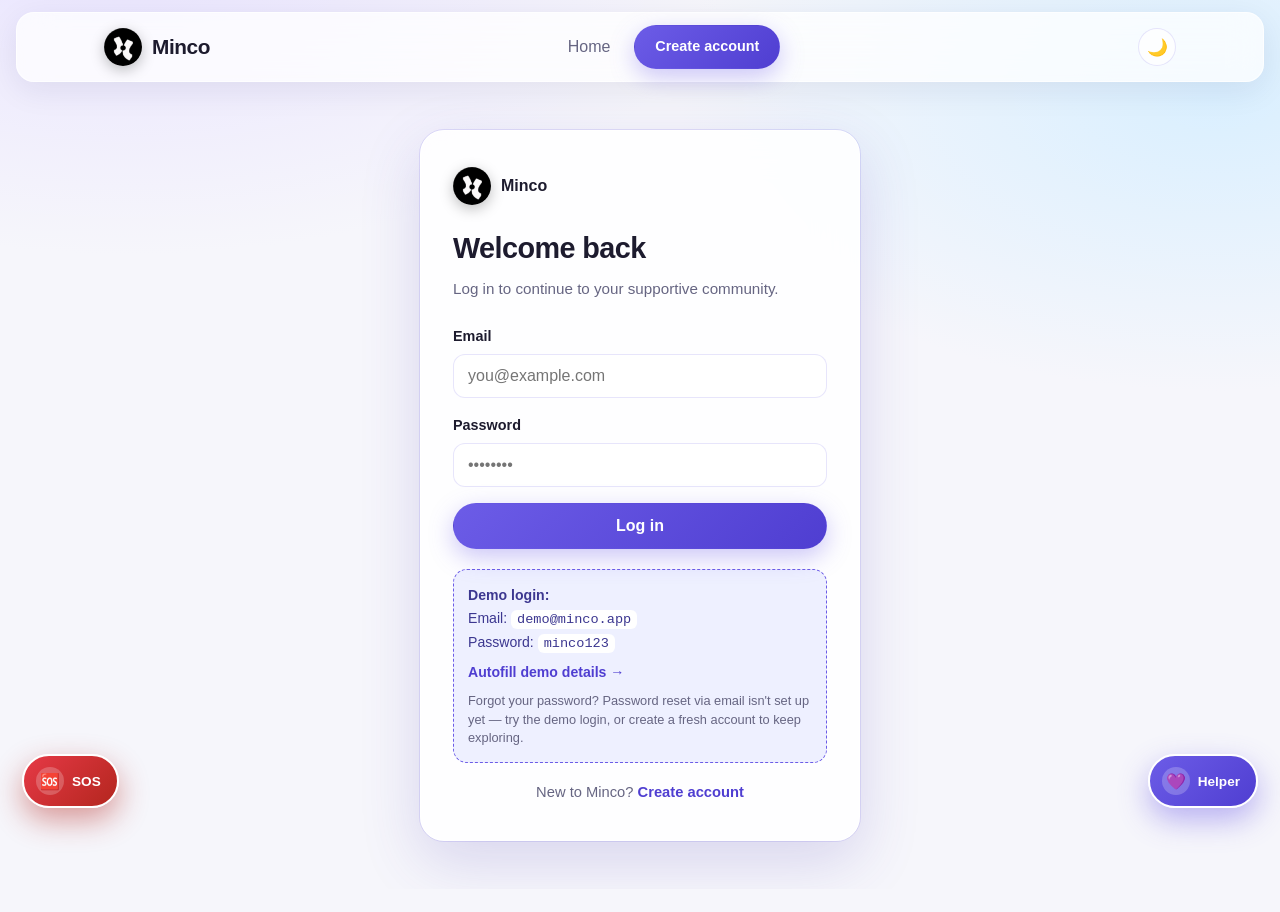
==== commit 929768a5: "minimals" ====
--- a/pages/checkin.html
+++ b/pages/checkin.html
@@ -5,6 +5,7 @@
   <meta name="viewport" content="width=device-width, initial-scale=1.0" />
   <meta name="description" content="Answer a short wellbeing questionnaire and see your reflection score on Minco." />
   <title>Check-in — Minco</title>
+  <script>try{var m=localStorage.getItem("minco_theme");if(!m)m=window.matchMedia&&matchMedia("(prefers-color-scheme: dark)").matches?"dark":"light";document.documentElement.dataset.theme=m}catch(e){}</script>
   <link rel="icon" href="../assets/img/mincologo.png" type="image/png" />
   <link rel="stylesheet" href="../assets/css/main.css" />
   <link rel="stylesheet" href="../assets/css/checkin.css" />
@@ -13,6 +14,7 @@
   <script src="../assets/js/checkin.js" defer></script>
   <script src="../assets/js/sos.js" defer></script>
   <script src="../assets/js/helper.js" defer></script>
+  <script src="../assets/js/theme.js" defer></script>
 </head>
 <body>
 
--- a/assets/css/main.css
+++ b/assets/css/main.css
@@ -246,6 +246,196 @@
 }
 .helper-form button:hover { opacity: 0.9; }
 
+/* ---------- Theme toggle button (injected by theme.js) ---------- */
+.theme-toggle {
+  width: 38px; height: 38px; border-radius: 50%; flex-shrink: 0;
+  display: inline-grid; place-items: center; cursor: pointer; font-size: 1.05rem;
+  border: 1px solid var(--card-border); background: rgba(255, 255, 255, 0.7);
+  transition: background 0.15s ease, transform 0.15s ease;
+}
+.theme-toggle:hover { background: #f0efff; transform: translateY(-1px); }
+
+/* ==========================================================
+   Dark mode — variable flip + surface overrides.
+   Light pills with dark text are left alone (still readable);
+   ink-on-white breakages are re-pointed at primary purple.
+   ========================================================== */
+:root { color-scheme: light; }
+[data-theme="dark"] {
+  color-scheme: dark;
+  --bg: #14121f;
+  --ink: #edeafb;
+  --muted: #a8a6c4;
+  --primary-dark: #b7adff;
+  --card-border: rgba(255, 255, 255, 0.12);
+  --shadow: 0 20px 60px rgba(0, 0, 0, 0.5);
+  --shadow-soft: 0 10px 30px rgba(0, 0, 0, 0.4);
+}
+[data-theme="dark"] body {
+  background:
+    radial-gradient(1000px 500px at 10% -5%, #2b2554 0%, transparent 60%),
+    radial-gradient(900px 500px at 95% 10%, #1c2c49 0%, transparent 60%),
+    var(--bg);
+}
+[data-theme="dark"] .theme-toggle { background: rgba(255, 255, 255, 0.08); }
+[data-theme="dark"] .theme-toggle:hover { background: rgba(255, 255, 255, 0.16); }
+
+/* Glass cards → dark glass */
+[data-theme="dark"] .navbar,
+[data-theme="dark"] .app-nav,
+[data-theme="dark"] .card,
+[data-theme="dark"] .side-nav,
+[data-theme="dark"] .post,
+[data-theme="dark"] .aside-card,
+[data-theme="dark"] .notif-panel,
+[data-theme="dark"] .compose-panel,
+[data-theme="dark"] .mood-panel,
+[data-theme="dark"] .sos-panel,
+[data-theme="dark"] .helper-panel,
+[data-theme="dark"] .auth-card,
+[data-theme="dark"] .share-card,
+[data-theme="dark"] .res-card,
+[data-theme="dark"] .journal-form-card,
+[data-theme="dark"] .journal-list-card,
+[data-theme="dark"] .profile-head,
+[data-theme="dark"] .edit-panel,
+[data-theme="dark"] .mini-post,
+[data-theme="dark"] .about-card,
+[data-theme="dark"] .habit-form-card,
+[data-theme="dark"] .habit-list-card,
+[data-theme="dark"] .post-card,
+[data-theme="dark"] .mini-card,
+[data-theme="dark"] .steps li,
+[data-theme="dark"] .quiz-card,
+[data-theme="dark"] .result-card,
+[data-theme="dark"] .history-card,
+[data-theme="dark"] .stats-card,
+[data-theme="dark"] .stats-panel,
+[data-theme="dark"] .meet-form-card,
+[data-theme="dark"] .meet-card,
+[data-theme="dark"] .badge,
+[data-theme="dark"] .empty-tab,
+[data-theme="dark"] .stats-empty {
+  background: rgba(30, 27, 55, 0.92);
+  border-color: rgba(255, 255, 255, 0.08);
+}
+
+/* Lavender surfaces → dark translucent */
+[data-theme="dark"] .search-wrap,
+[data-theme="dark"] .sort-tabs,
+[data-theme="dark"] .vote-rail,
+[data-theme="dark"] .action-btn,
+[data-theme="dark"] .reply,
+[data-theme="dark"] .icon-btn,
+[data-theme="dark"] .user-pill,
+[data-theme="dark"] .btn-logout,
+[data-theme="dark"] .btn-outline,
+[data-theme="dark"] .tool-btn,
+[data-theme="dark"] .notif-item:hover,
+[data-theme="dark"] .notif-emoji,
+[data-theme="dark"] .mood-btn,
+[data-theme="dark"] .mood-week,
+[data-theme="dark"] .mood-dot,
+[data-theme="dark"] .mood-day,
+[data-theme="dark"] .helper-msg.bot,
+[data-theme="dark"] .helper-chip,
+[data-theme="dark"] .sos-list a,
+[data-theme="dark"] .sos-list div.sos-row,
+[data-theme="dark"] .poll-composer,
+[data-theme="dark"] .poll-opt-btn,
+[data-theme="dark"] .stat-tile,
+[data-theme="dark"] .habit-dot,
+[data-theme="dark"] .seg,
+[data-theme="dark"] .options label,
+[data-theme="dark"] .save-btn,
+[data-theme="dark"] .rsvp-btn,
+[data-theme="dark"] .profile-tabs button:not(.active),
+[data-theme="dark"] .kind-tabs button:not(.active),
+[data-theme="dark"] .game-tabs button:not(.active) {
+  background: rgba(108, 92, 231, 0.16);
+  color: var(--ink);
+}
+[data-theme="dark"] .notif-item.unread,
+[data-theme="dark"] .mood-btn.selected,
+[data-theme="dark"] .options label.picked,
+[data-theme="dark"] .poll-opt-btn.mine {
+  background: rgba(108, 92, 231, 0.3);
+  color: var(--ink);
+}
+[data-theme="dark"] .action-btn:hover,
+[data-theme="dark"] .icon-btn:hover,
+[data-theme="dark"] .user-pill:hover,
+[data-theme="dark"] .btn-logout:hover,
+[data-theme="dark"] .tool-btn:hover,
+[data-theme="dark"] button.tool-btn:hover,
+[data-theme="dark"] .save-btn:hover,
+[data-theme="dark"] .rsvp-btn:hover,
+[data-theme="dark"] .kind-tabs button:hover:not(.active),
+[data-theme="dark"] .profile-tabs button:hover:not(.active),
+[data-theme="dark"] .mood-day:hover:not(:disabled),
+[data-theme="dark"] .mood-head button:hover,
+[data-theme="dark"] .mood-cal-top button:hover,
+[data-theme="dark"] .sos-head button:hover,
+[data-theme="dark"] .helper-head button:hover,
+[data-theme="dark"] .compose-panel-head button:hover {
+  background: rgba(108, 92, 231, 0.3);
+  color: var(--ink);
+}
+
+/* Ink-on-white breakages → primary purple (readable in both modes) */
+[data-theme="dark"] .app-tab.active,
+[data-theme="dark"] .kind-tabs button.active,
+[data-theme="dark"] .profile-tabs button.active,
+[data-theme="dark"] .seg button.active,
+[data-theme="dark"] .break-toggle button.active,
+[data-theme="dark"] .game-tabs button.active,
+[data-theme="dark"] .screener-tabs button.active,
+[data-theme="dark"] .community-pill,
+[data-theme="dark"] .count-pill,
+[data-theme="dark"] .reply-form button,
+[data-theme="dark"] .action-btn.save,
+[data-theme="dark"] .save-btn.saved,
+[data-theme="dark"] .mood-day.selected,
+[data-theme="dark"] .helper-msg.user {
+  background: linear-gradient(135deg, var(--primary), var(--primary-dark));
+  color: #fff;
+  border-color: transparent;
+}
+
+/* Form fields */
+[data-theme="dark"] input:not([type="checkbox"]):not([type="radio"]),
+[data-theme="dark"] select,
+[data-theme="dark"] textarea {
+  background: #232040;
+  color: var(--ink);
+  border-color: var(--card-border);
+}
+[data-theme="dark"] input::placeholder,
+[data-theme="dark"] textarea::placeholder { color: #8f8daa; }
+
+/* Specials */
+[data-theme="dark"] .toast { background: #f4f2ff; color: #1d1b2e; }
+[data-theme="dark"] .welcome { background: linear-gradient(135deg, #26214a, #1d2c4d); }
+[data-theme="dark"] .section-alt { background: linear-gradient(180deg, #1b1830, #221d3f); }
+[data-theme="dark"] #clearSearch { background: #f4f2ff; color: #14121f; }
+[data-theme="dark"] .when-pill.over { background: #2c2947; color: var(--muted); }
+[data-theme="dark"] .mood-fab .mood-fab-dot,
+[data-theme="dark"] .icon-btn .dot { border-color: #14121f; }
+[data-theme="dark"] .notif-count { border-color: #14121f; }
+[data-theme="dark"] .progress-track,
+[data-theme="dark"] .result-bar,
+[data-theme="dark"] .history-bar,
+[data-theme="dark"] .dist-track,
+[data-theme="dark"] .sym-track { background: #2e2a4d; }
+[data-theme="dark"] .do-col { background: linear-gradient(135deg, #17352a, #122a22); }
+[data-theme="dark"] .dont-col { background: linear-gradient(135deg, #3d1d22, #331920); }
+[data-theme="dark"] .prompt-bar { background: linear-gradient(135deg, #26214a, #1d2c4d); }
+[data-theme="dark"] .memory-card.open,
+[data-theme="dark"] .memory-card.done,
+[data-theme="dark"] .ttt-cell { background: #232040; color: var(--ink); }
+[data-theme="dark"] .demo-box code { background: #232040; }
+[data-theme="dark"] .nav-links.open { background: #1e1b37; }
+
 @media (max-width: 900px) {
   .menu-btn { display: flex; }
   .nav-links {
